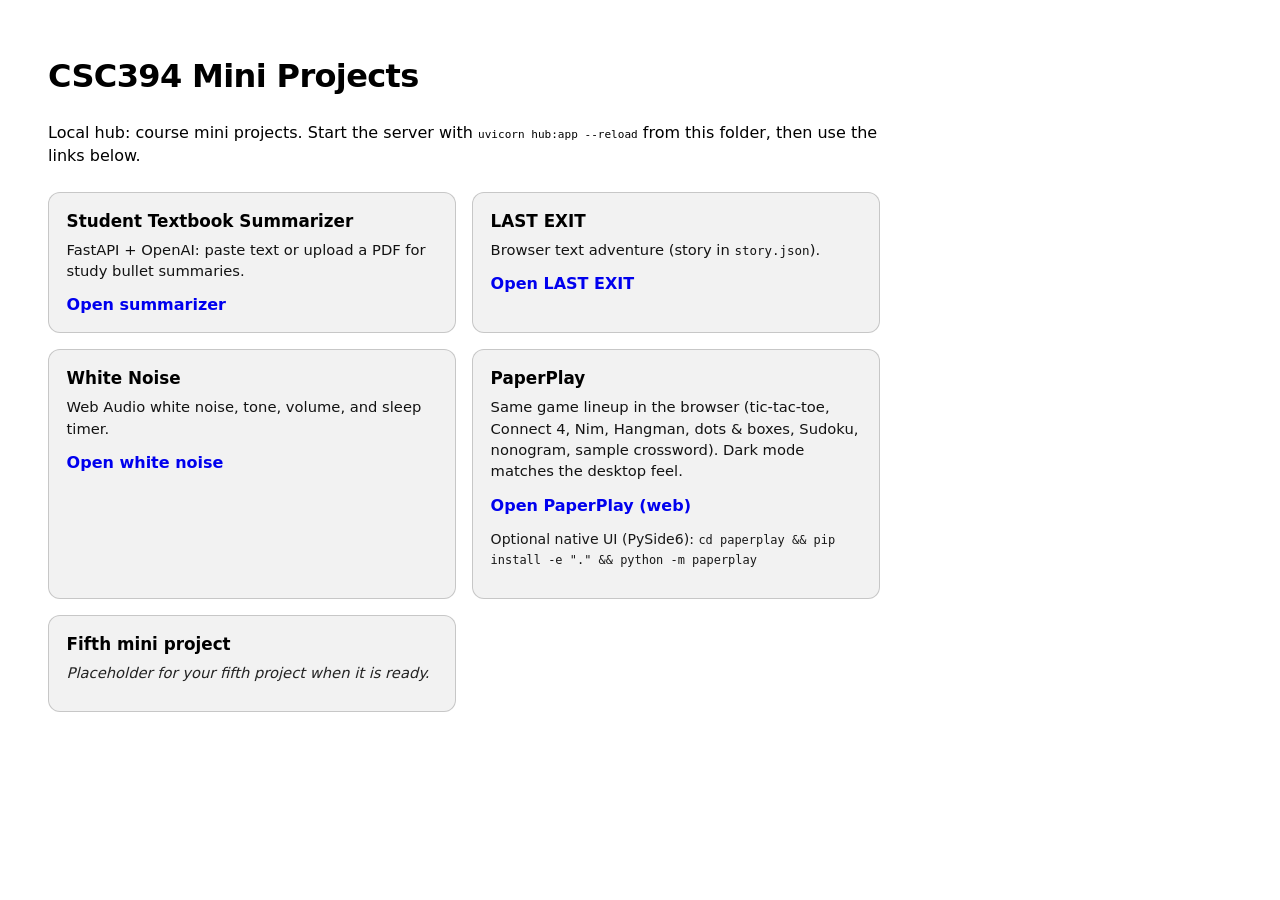
==== hub_templates/hub.html @ 5dccb123 "Add CSC394 hub: FastAPI apps, PaperPlay web, LAST EXIT, summarizer, white noise - Single uvicorn ent" ====
<!DOCTYPE html>
<html lang="en">
  <head>
    <meta charset="UTF-8" />
    <meta name="viewport" content="width=device-width, initial-scale=1.0" />
    <title>CSC394 Mini Projects Hub</title>
    <style>
      :root {
        color-scheme: light dark;
        font-family: system-ui, -apple-system, Segoe UI, Roboto, sans-serif;
        line-height: 1.45;
      }
      body {
        margin: 0;
        padding: 2rem clamp(1rem, 4vw, 3rem);
        max-width: 52rem;
      }
      h1 {
        font-weight: 650;
        letter-spacing: -0.02em;
      }
      .grid {
        display: grid;
        gap: 1rem;
        margin-top: 1.5rem;
      }
      @media (min-width: 36rem) {
        .grid {
          grid-template-columns: repeat(2, 1fr);
        }
      }
      article {
        border: 1px solid color-mix(in oklab, CanvasText 18%, transparent);
        border-radius: 0.75rem;
        padding: 1rem 1.1rem;
        background: color-mix(in oklab, Canvas 96%, CanvasText 4%);
      }
      article h2 {
        margin: 0 0 0.35rem;
        font-size: 1.05rem;
      }
      article p {
        margin: 0 0 0.75rem;
        font-size: 0.92rem;
        opacity: 0.92;
      }
      a.cta {
        display: inline-block;
        font-weight: 600;
        text-decoration: none;
        color: LinkText;
      }
      a.cta:hover {
        text-decoration: underline;
      }
      code {
        font-size: 0.85em;
      }
      .placeholder {
        opacity: 0.85;
        font-style: italic;
      }
    </style>
  </head>
  <body>
    <header>
      <h1>CSC394 Mini Projects</h1>
      <p>
        Local hub: course mini projects. Start the server with
        <code>uvicorn hub:app --reload</code> from this folder, then use the links
        below.
      </p>
    </header>

    <section class="grid" aria-label="Projects">
      <article>
        <h2>Student Textbook Summarizer</h2>
        <p>FastAPI + OpenAI: paste text or upload a PDF for study bullet summaries.</p>
        <a class="cta" href="/summarizer/">Open summarizer</a>
      </article>

      <article>
        <h2>LAST EXIT</h2>
        <p>Browser text adventure (story in <code>story.json</code>).</p>
        <a class="cta" href="/last-exit/">Open LAST EXIT</a>
      </article>

      <article>
        <h2>White Noise</h2>
        <p>Web Audio white noise, tone, volume, and sleep timer.</p>
        <a class="cta" href="/white-noise/">Open white noise</a>
      </article>

      <article>
        <h2>PaperPlay</h2>
        <p>
          Same game lineup in the browser (tic-tac-toe, Connect 4, Nim, Hangman, dots
          &amp; boxes, Sudoku, nonogram, sample crossword). Dark mode matches the desktop
          feel.
        </p>
        <a class="cta" href="/paperplay/">Open PaperPlay (web)</a>
        <p style="margin-top: 0.75rem; font-size: 0.88rem; opacity: 0.9">
          Optional native UI (PySide6):
          <code>cd paperplay &amp;&amp; pip install -e &quot;.&quot; &amp;&amp; python -m paperplay</code>
        </p>
      </article>

      <article>
        <h2>Fifth mini project</h2>
        <p class="placeholder">Placeholder for your fifth project when it is ready.</p>
      </article>
    </section>
  </body>
</html>
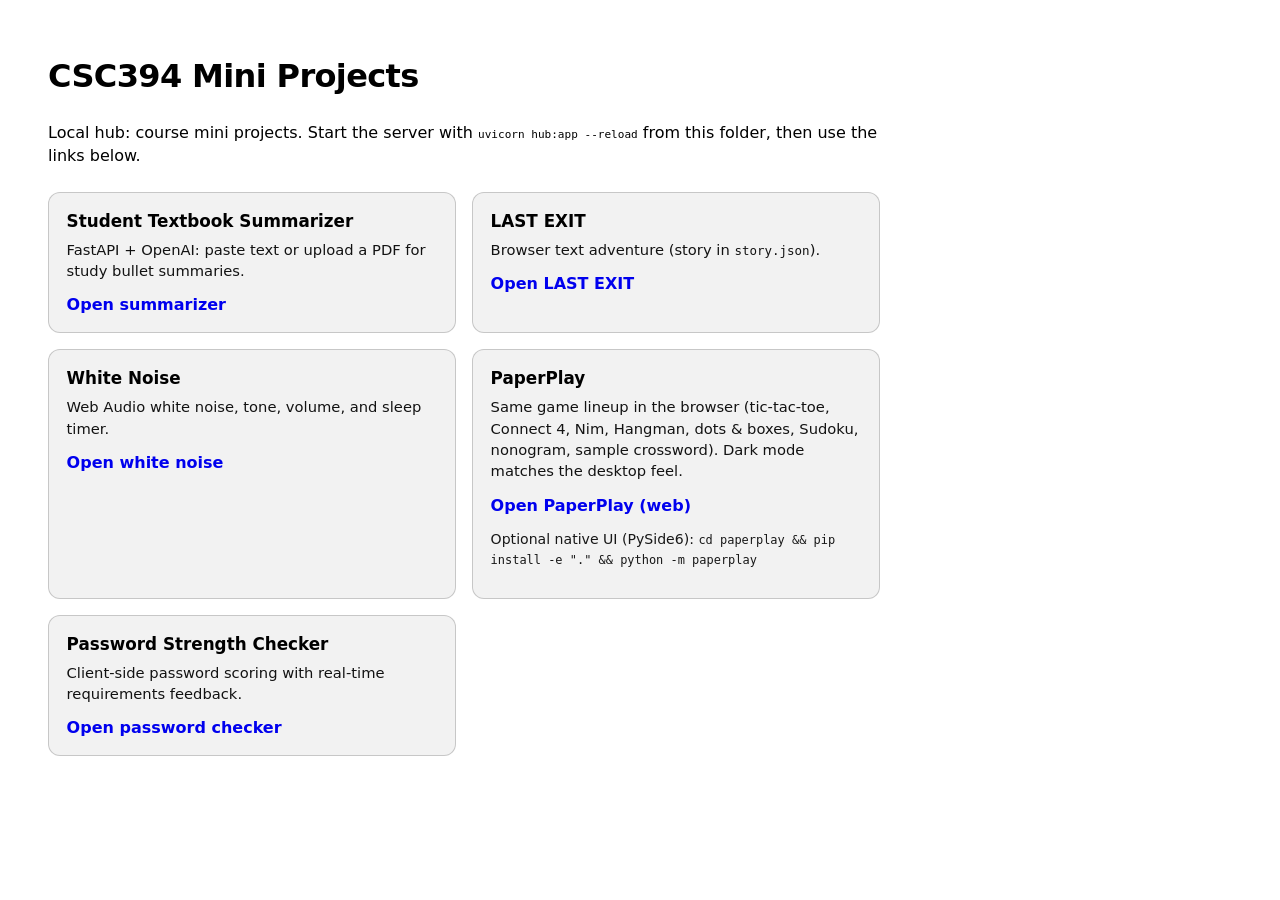
==== commit d3844db6: "Add password strength checker and fix hub apps. Integrates the password strength checker into the Fa" ====
--- a/hub_templates/hub.html
+++ b/hub_templates/hub.html
@@ -106,8 +106,9 @@
       </article>
 
       <article>
-        <h2>Fifth mini project</h2>
-        <p class="placeholder">Placeholder for your fifth project when it is ready.</p>
+        <h2>Password Strength Checker</h2>
+        <p>Client-side password scoring with real-time requirements feedback.</p>
+        <a class="cta" href="/password-strength-checker/">Open password checker</a>
       </article>
     </section>
   </body>
